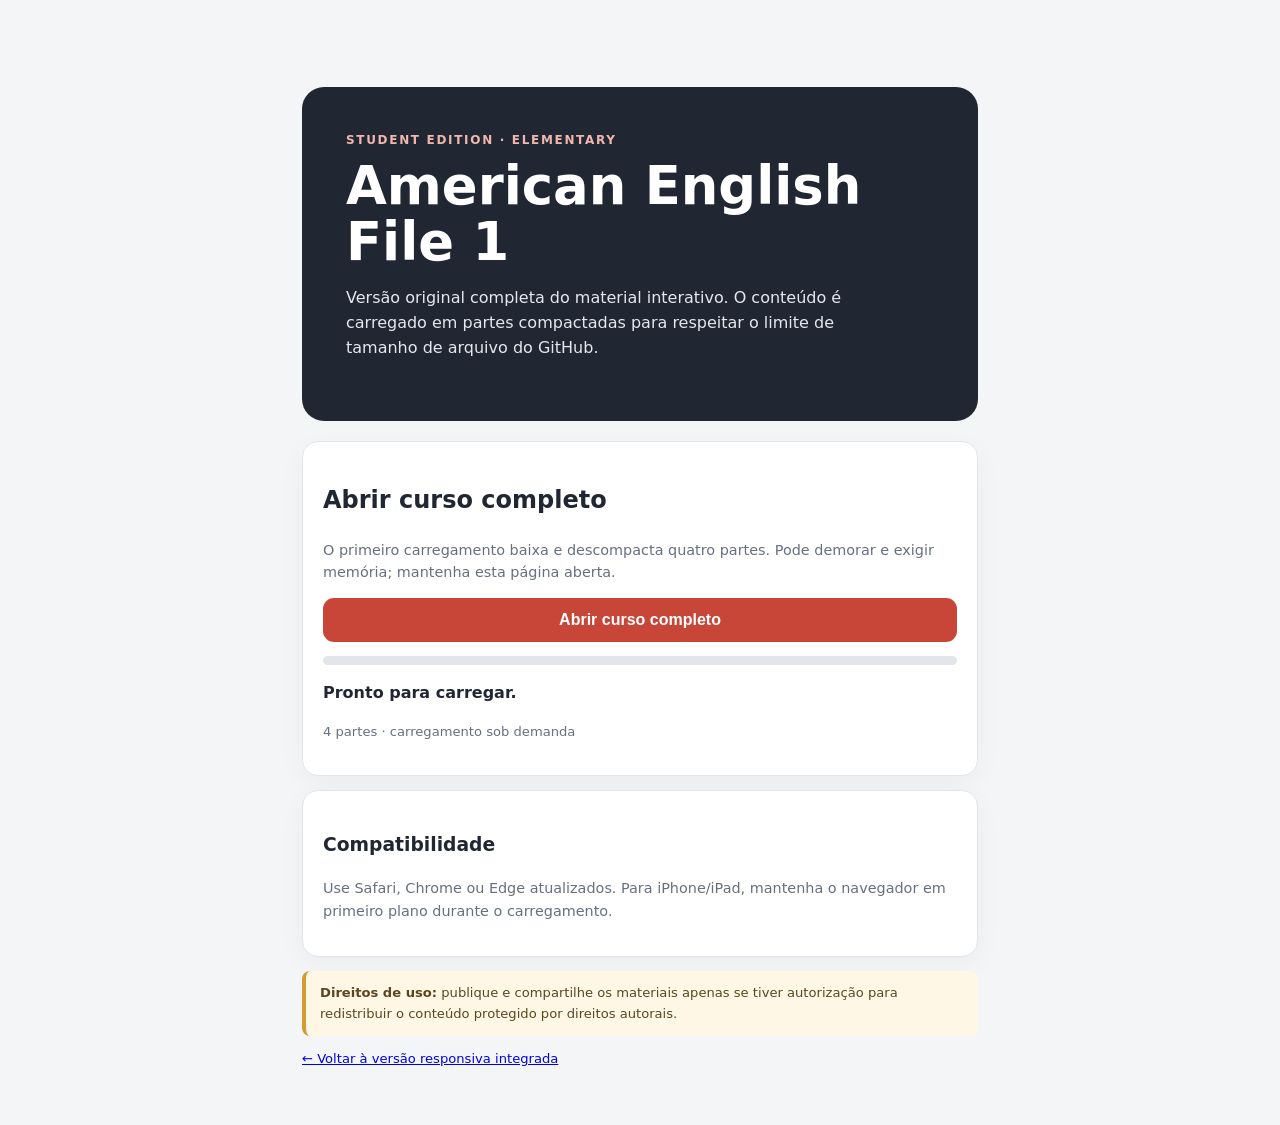
==== full-course.html @ 79be7ffa "Add optional full original course loader" ====
<!doctype html>
<html lang="pt-BR"><head>
<meta charset="utf-8"><meta name="viewport" content="width=device-width,initial-scale=1,viewport-fit=cover">
<meta name="theme-color" content="#202733"><title>American English File 1 · Edição original completa</title>
<style>
:root{color-scheme:light dark;--bg:#f4f5f7;--card:#fff;--ink:#202733;--muted:#657080;--accent:#c84638;--line:#e2e5e9}
*{box-sizing:border-box}body{margin:0;background:var(--bg);color:var(--ink);font:16px/1.55 system-ui,-apple-system,BlinkMacSystemFont,"Segoe UI",sans-serif}.wrap{max-width:760px;margin:0 auto;padding:clamp(18px,5vw,42px)}.hero{background:#202733;color:#fff;border-radius:22px;padding:clamp(24px,6vw,44px);margin:5vh 0 20px}.eyebrow{text-transform:uppercase;letter-spacing:.14em;font-size:.75rem;color:#f0b7ad;font-weight:800}.hero h1{font-size:clamp(2rem,7vw,3.3rem);line-height:1.06;margin:.55rem 0}.hero p{color:#e4e8ee;max-width:55ch}.card{background:var(--card);border:1px solid var(--line);border-radius:16px;padding:20px;margin:14px 0;box-shadow:0 8px 28px #0000000a}.btn{border:0;border-radius:11px;background:var(--accent);color:#fff;font-weight:800;padding:13px 18px;font-size:1rem;width:100%;cursor:pointer}.btn:disabled{opacity:.55;cursor:wait}.muted{color:var(--muted);font-size:.9rem}.progress{height:9px;background:var(--line);border-radius:99px;overflow:hidden;margin:14px 0}.bar{height:100%;width:0;background:var(--accent);transition:width .2s}#status{font-weight:700}.small{font-size:.82rem}.warning{border-left:4px solid #d49a35;padding:12px 14px;background:#fff7e6;border-radius:8px;color:#5b471e}@media(prefers-color-scheme:dark){:root{color-scheme:dark;--bg:#10151c;--card:#1b232e;--ink:#edf1f5;--muted:#aab5c2;--line:#303b49}.warning{background:#302819;color:#f5dfb0}}
</style></head><body><main class="wrap">
<section class="hero"><div class="eyebrow">Student edition · Elementary</div><h1>American English File 1</h1><p>Versão original completa do material interativo. O conteúdo é carregado em partes compactadas para respeitar o limite de tamanho de arquivo do GitHub.</p></section>
<section class="card"><h2>Abrir curso completo</h2><p class="muted">O primeiro carregamento baixa e descompacta quatro partes. Pode demorar e exigir memória; mantenha esta página aberta.</p><button class="btn" id="start">Abrir curso completo</button><div class="progress"><div class="bar" id="bar"></div></div><p id="status" role="status" aria-live="polite">Pronto para carregar.</p><p class="muted small" id="detail">4 partes · carregamento sob demanda</p></section>
<section class="card"><h3>Compatibilidade</h3><p class="muted">Use Safari, Chrome ou Edge atualizados. Para iPhone/iPad, mantenha o navegador em primeiro plano durante o carregamento.</p></section>
<div class="warning small"><strong>Direitos de uso:</strong> publique e compartilhe os materiais apenas se tiver autorização para redistribuir o conteúdo protegido por direitos autorais.</div>
<p class="muted small"><a href="index.html">← Voltar à versão responsiva integrada</a></p></main>
<script>
const parts=["course-parts/course-01.html.gz","course-parts/course-02.html.gz","course-parts/course-03.html.gz","course-parts/course-04.html.gz"];
const button=document.getElementById('start'),bar=document.getElementById('bar'),status=document.getElementById('status'),detail=document.getElementById('detail');
async function decompress(url){const r=await fetch(url);if(!r.ok)throw new Error('Falha ao baixar '+url+' ('+r.status+')');if(!('DecompressionStream'in window))throw new Error('Este navegador não oferece suporte à descompressão gzip. Atualize o navegador.');return await new Response(r.body.pipeThrough(new DecompressionStream('gzip'))).text();}
button.addEventListener('click',async()=>{button.disabled=true;const chunks=[];try{for(let i=0;i<parts.length;i++){status.textContent='Carregando parte '+(i+1)+' de '+parts.length+'…';detail.textContent='Não feche esta página durante o carregamento.';chunks.push(await decompress(parts[i]));bar.style.width=((i+1)/parts.length*100)+'%';}status.textContent='Preparando o curso…';document.open();document.write(chunks.join(''));document.close();}catch(e){button.disabled=false;status.textContent='Não foi possível abrir o curso.';detail.textContent=e.message;console.error(e);}});
</script></body></html>
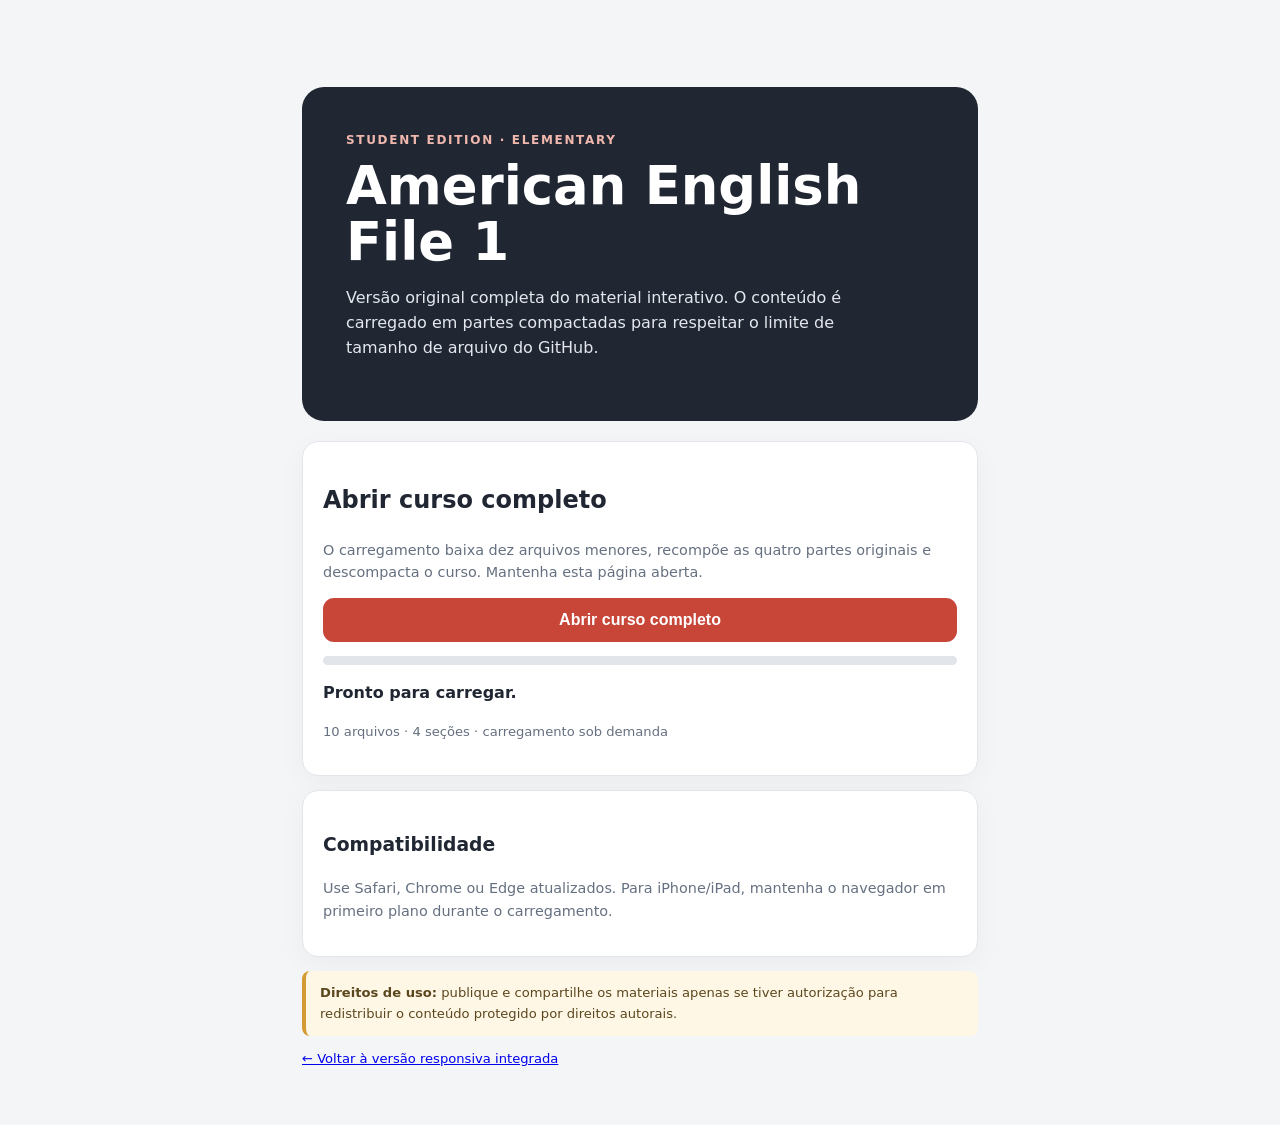
==== commit fee76a1f: "Load original course from GitHub-size-safe media chunks" ====
--- a/full-course.html
+++ b/full-course.html
@@ -7,13 +7,18 @@
 *{box-sizing:border-box}body{margin:0;background:var(--bg);color:var(--ink);font:16px/1.55 system-ui,-apple-system,BlinkMacSystemFont,"Segoe UI",sans-serif}.wrap{max-width:760px;margin:0 auto;padding:clamp(18px,5vw,42px)}.hero{background:#202733;color:#fff;border-radius:22px;padding:clamp(24px,6vw,44px);margin:5vh 0 20px}.eyebrow{text-transform:uppercase;letter-spacing:.14em;font-size:.75rem;color:#f0b7ad;font-weight:800}.hero h1{font-size:clamp(2rem,7vw,3.3rem);line-height:1.06;margin:.55rem 0}.hero p{color:#e4e8ee;max-width:55ch}.card{background:var(--card);border:1px solid var(--line);border-radius:16px;padding:20px;margin:14px 0;box-shadow:0 8px 28px #0000000a}.btn{border:0;border-radius:11px;background:var(--accent);color:#fff;font-weight:800;padding:13px 18px;font-size:1rem;width:100%;cursor:pointer}.btn:disabled{opacity:.55;cursor:wait}.muted{color:var(--muted);font-size:.9rem}.progress{height:9px;background:var(--line);border-radius:99px;overflow:hidden;margin:14px 0}.bar{height:100%;width:0;background:var(--accent);transition:width .2s}#status{font-weight:700}.small{font-size:.82rem}.warning{border-left:4px solid #d49a35;padding:12px 14px;background:#fff7e6;border-radius:8px;color:#5b471e}@media(prefers-color-scheme:dark){:root{color-scheme:dark;--bg:#10151c;--card:#1b232e;--ink:#edf1f5;--muted:#aab5c2;--line:#303b49}.warning{background:#302819;color:#f5dfb0}}
 </style></head><body><main class="wrap">
 <section class="hero"><div class="eyebrow">Student edition · Elementary</div><h1>American English File 1</h1><p>Versão original completa do material interativo. O conteúdo é carregado em partes compactadas para respeitar o limite de tamanho de arquivo do GitHub.</p></section>
-<section class="card"><h2>Abrir curso completo</h2><p class="muted">O primeiro carregamento baixa e descompacta quatro partes. Pode demorar e exigir memória; mantenha esta página aberta.</p><button class="btn" id="start">Abrir curso completo</button><div class="progress"><div class="bar" id="bar"></div></div><p id="status" role="status" aria-live="polite">Pronto para carregar.</p><p class="muted small" id="detail">4 partes · carregamento sob demanda</p></section>
+<section class="card"><h2>Abrir curso completo</h2><p class="muted">O carregamento baixa dez arquivos menores, recompõe as quatro partes originais e descompacta o curso. Mantenha esta página aberta.</p><button class="btn" id="start">Abrir curso completo</button><div class="progress"><div class="bar" id="bar"></div></div><p id="status" role="status" aria-live="polite">Pronto para carregar.</p><p class="muted small" id="detail">10 arquivos · 4 seções · carregamento sob demanda</p></section>
 <section class="card"><h3>Compatibilidade</h3><p class="muted">Use Safari, Chrome ou Edge atualizados. Para iPhone/iPad, mantenha o navegador em primeiro plano durante o carregamento.</p></section>
 <div class="warning small"><strong>Direitos de uso:</strong> publique e compartilhe os materiais apenas se tiver autorização para redistribuir o conteúdo protegido por direitos autorais.</div>
 <p class="muted small"><a href="index.html">← Voltar à versão responsiva integrada</a></p></main>
 <script>
-const parts=["course-parts/course-01.html.gz","course-parts/course-02.html.gz","course-parts/course-03.html.gz","course-parts/course-04.html.gz"];
+const groups=[
+ {name:"course-01.html.gz",files:["course-01.html.gz.part01","course-01.html.gz.part02"]},
+ {name:"course-02.html.gz",files:["course-02.html.gz.part01","course-02.html.gz.part02"]},
+ {name:"course-03.html.gz",files:["course-03.html.gz.part01","course-03.html.gz.part02","course-03.html.gz.part03"]},
+ {name:"course-04.html.gz",files:["course-04.html.gz.part01","course-04.html.gz.part02","course-04.html.gz.part03"]}
+];
 const button=document.getElementById('start'),bar=document.getElementById('bar'),status=document.getElementById('status'),detail=document.getElementById('detail');
-async function decompress(url){const r=await fetch(url);if(!r.ok)throw new Error('Falha ao baixar '+url+' ('+r.status+')');if(!('DecompressionStream'in window))throw new Error('Este navegador não oferece suporte à descompressão gzip. Atualize o navegador.');return await new Response(r.body.pipeThrough(new DecompressionStream('gzip'))).text();}
-button.addEventListener('click',async()=>{button.disabled=true;const chunks=[];try{for(let i=0;i<parts.length;i++){status.textContent='Carregando parte '+(i+1)+' de '+parts.length+'…';detail.textContent='Não feche esta página durante o carregamento.';chunks.push(await decompress(parts[i]));bar.style.width=((i+1)/parts.length*100)+'%';}status.textContent='Preparando o curso…';document.open();document.write(chunks.join(''));document.close();}catch(e){button.disabled=false;status.textContent='Não foi possível abrir o curso.';detail.textContent=e.message;console.error(e);}});
+async function decompressGroup(group){const buffers=[];for(const file of group.files){const url="course-parts/"+file;const r=await fetch(url);if(!r.ok)throw new Error("Falha ao baixar "+file+" ("+r.status+"). Verifique se todas as partes foram enviadas.");buffers.push(await r.arrayBuffer());}if(!('DecompressionStream'in window))throw new Error('Este navegador não oferece suporte à descompressão gzip. Atualize o navegador.');const compressed=new Blob(buffers);return await new Response(compressed.stream().pipeThrough(new DecompressionStream('gzip'))).text();}
+button.addEventListener('click',async()=>{button.disabled=true;const chunks=[];try{for(let i=0;i<groups.length;i++){status.textContent='Reconstruindo e carregando seção '+(i+1)+' de '+groups.length+'…';detail.textContent='Não feche esta página durante o carregamento.';chunks.push(await decompressGroup(groups[i]));bar.style.width=((i+1)/groups.length*100)+'%';}status.textContent='Preparando o curso…';document.open();document.write(chunks.join(''));document.close();}catch(e){button.disabled=false;status.textContent='Não foi possível abrir o curso.';detail.textContent=e.message;console.error(e);}});
 </script></body></html>
